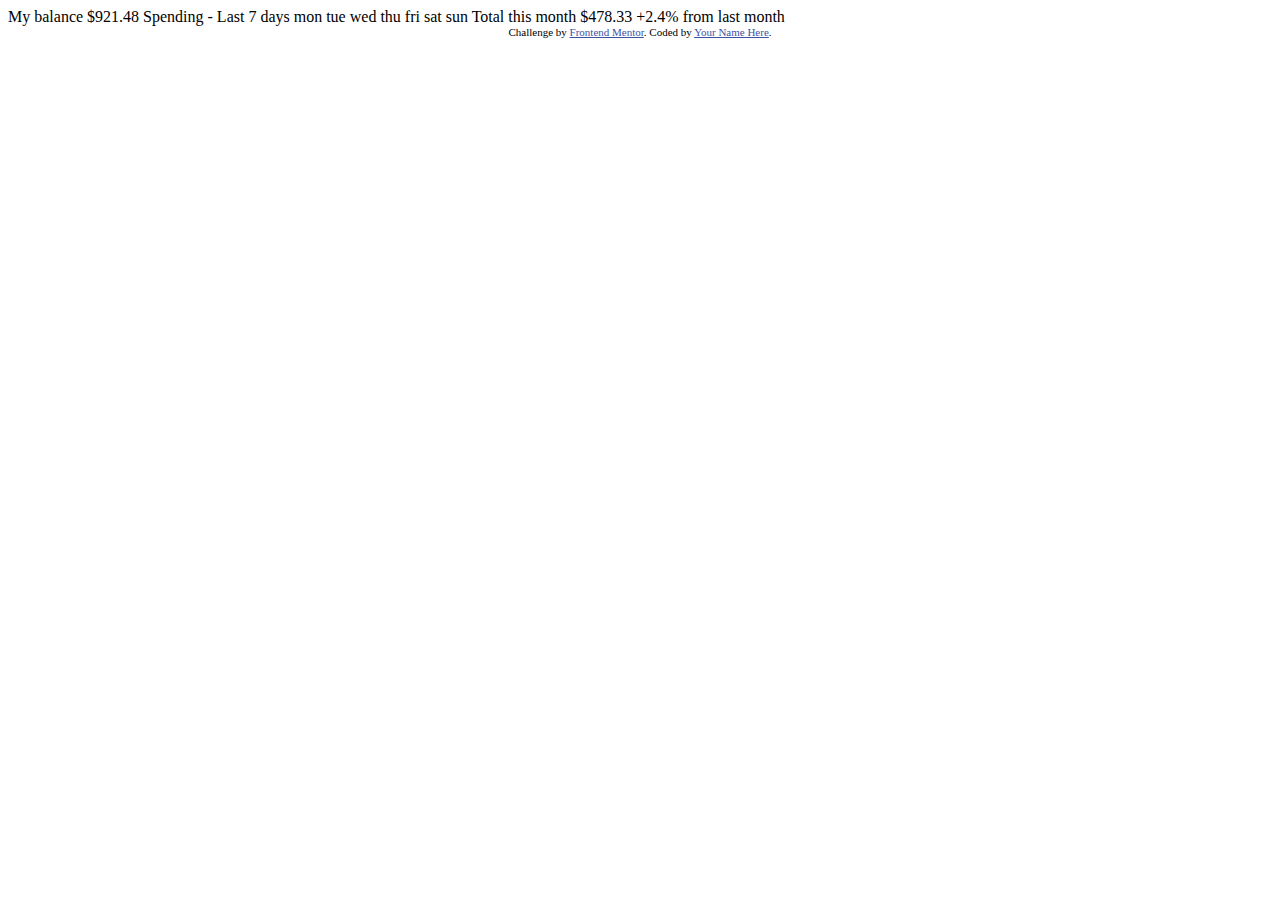
==== index.html @ 6fa1417a "first commit" ====
<!DOCTYPE html>
<html lang="en">
<head>
  <meta charset="UTF-8">
  <meta name="viewport" content="width=device-width, initial-scale=1.0"> <!-- displays site properly based on user's device -->

  <link rel="icon" type="image/png" sizes="32x32" href="./images/favicon-32x32.png">
  
  <title>Frontend Mentor | Expenses chart component</title>

  <!-- Feel free to remove these styles or customise in your own stylesheet 👍 -->
  <style>
    .attribution { font-size: 11px; text-align: center; }
    .attribution a { color: hsl(228, 45%, 44%); }
  </style>
</head>
<body>

  My balance
  $921.48

  Spending - Last 7 days

  mon
  tue
  wed
  thu
  fri
  sat
  sun

  Total this month
  $478.33

  +2.4%
  from last month
  
  <div class="attribution">
    Challenge by <a href="https://www.frontendmentor.io?ref=challenge" target="_blank">Frontend Mentor</a>. 
    Coded by <a href="#">Your Name Here</a>.
  </div>
</body>
</html>
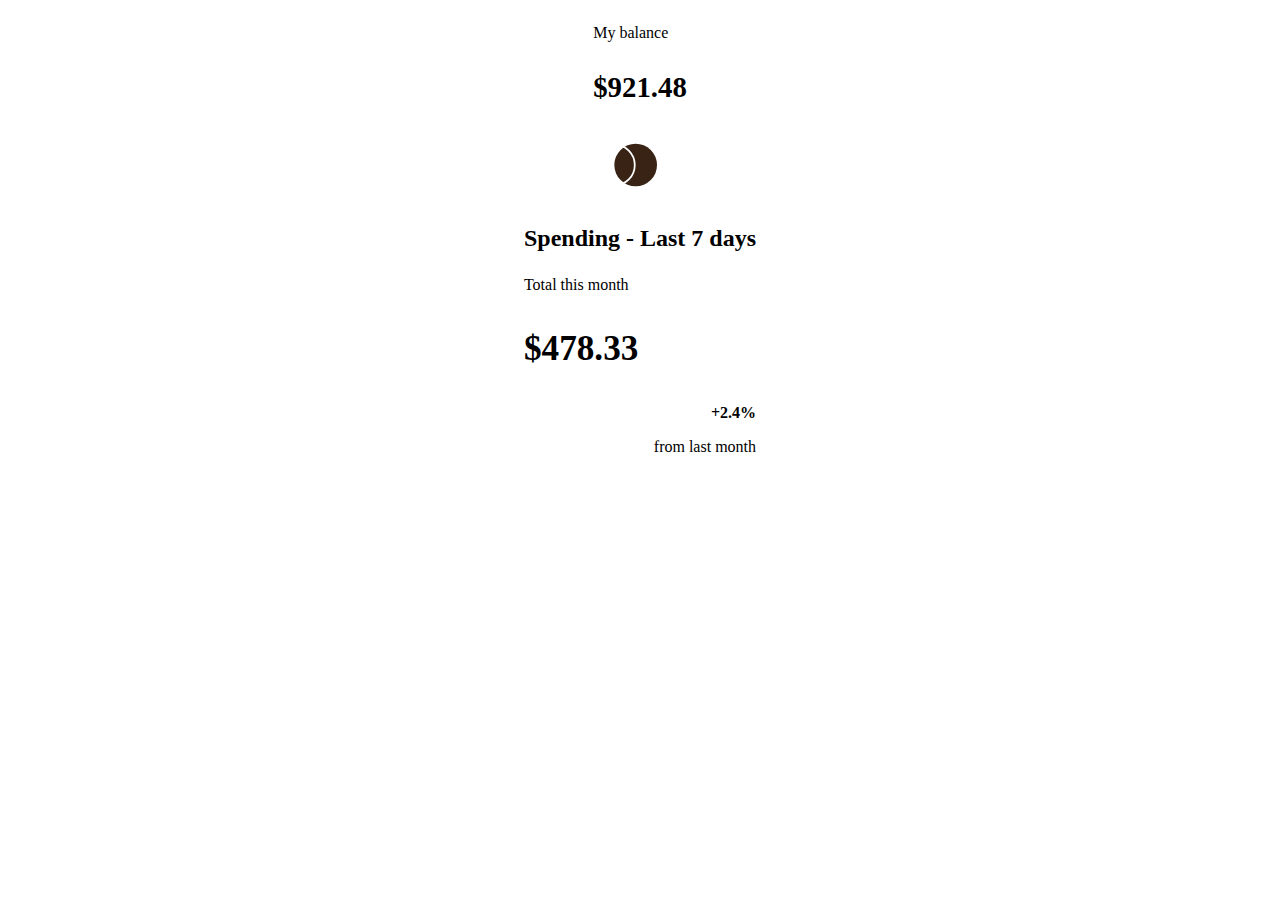
==== commit e8cfbd4c: "fix" ====
--- a/index.html
+++ b/index.html
@@ -1,43 +1,46 @@
 <!DOCTYPE html>
 <html lang="en">
 <head>
-  <meta charset="UTF-8">
-  <meta name="viewport" content="width=device-width, initial-scale=1.0"> <!-- displays site properly based on user's device -->
-
-  <link rel="icon" type="image/png" sizes="32x32" href="./images/favicon-32x32.png">
-  
-  <title>Frontend Mentor | Expenses chart component</title>
-
-  <!-- Feel free to remove these styles or customise in your own stylesheet 👍 -->
-  <style>
-    .attribution { font-size: 11px; text-align: center; }
-    .attribution a { color: hsl(228, 45%, 44%); }
-  </style>
+    <meta charset="UTF-8">
+    <meta http-equiv="X-UA-Compatible" content="IE=edge">
+    <meta name="viewport" content="width=device-width, initial-scale=1.0">
+    <script defer src="script.js" type="module"></script>
+    <link rel="stylesheet" href="style.css">
+    <link rel="preconnect" href="https://fonts.googleapis.com">
+    <link rel="preconnect" href="https://fonts.gstatic.com" crossorigin>
+    <link href="https://fonts.googleapis.com/css2?family=DM+Sans:wght@400;700&display=swap" rel="stylesheet">
+    <title>Document</title>
 </head>
 <body>
-
-  My balance
-  $921.48
-
-  Spending - Last 7 days
-
-  mon
-  tue
-  wed
-  thu
-  fri
-  sat
-  sun
-
-  Total this month
-  $478.33
-
-  +2.4%
-  from last month
-  
-  <div class="attribution">
-    Challenge by <a href="https://www.frontendmentor.io?ref=challenge" target="_blank">Frontend Mentor</a>. 
-    Coded by <a href="#">Your Name Here</a>.
-  </div>
+    <div style="display: flex; height: inherit; flex-direction: column; align-items: center; justify-content: center;">
+        <div class="balance__container">
+            <div class="balance__info">
+                <p>My balance</p>
+                <p style="font-weight: 700; font-size: 1.8rem">$921.48</p>
+            </div>
+            <div class="balance__logo">
+                <object data="./../images/logo.svg" width="64" height="64"> </object>
+    
+            </div>
+        </div>
+        <div class="chart__container">
+            <p style="font-weight: 700; font-size: 1.5rem">Spending - Last 7 days</p>
+            <div id="chart"></div>
+            <span style="background-color: #ccc; height: 1px; opacity: 0.3;"></span>
+            <div class="spending__container">
+                <p>Total this month</p>
+                <div class="spending__container-stat">
+                    <div class="spending-stat">
+                        <p style="font-weight: 700; font-size: 2.2rem">$478.33</p>
+                        <div style="text-align: end">
+                            <p style="font-weight: 700;">+2.4%</p>
+                            <p>from last month</p>
+                        </div>
+                    </div>
+                </div>
+    
+            </div>
+        </div>
+    </div>
 </body>
 </html>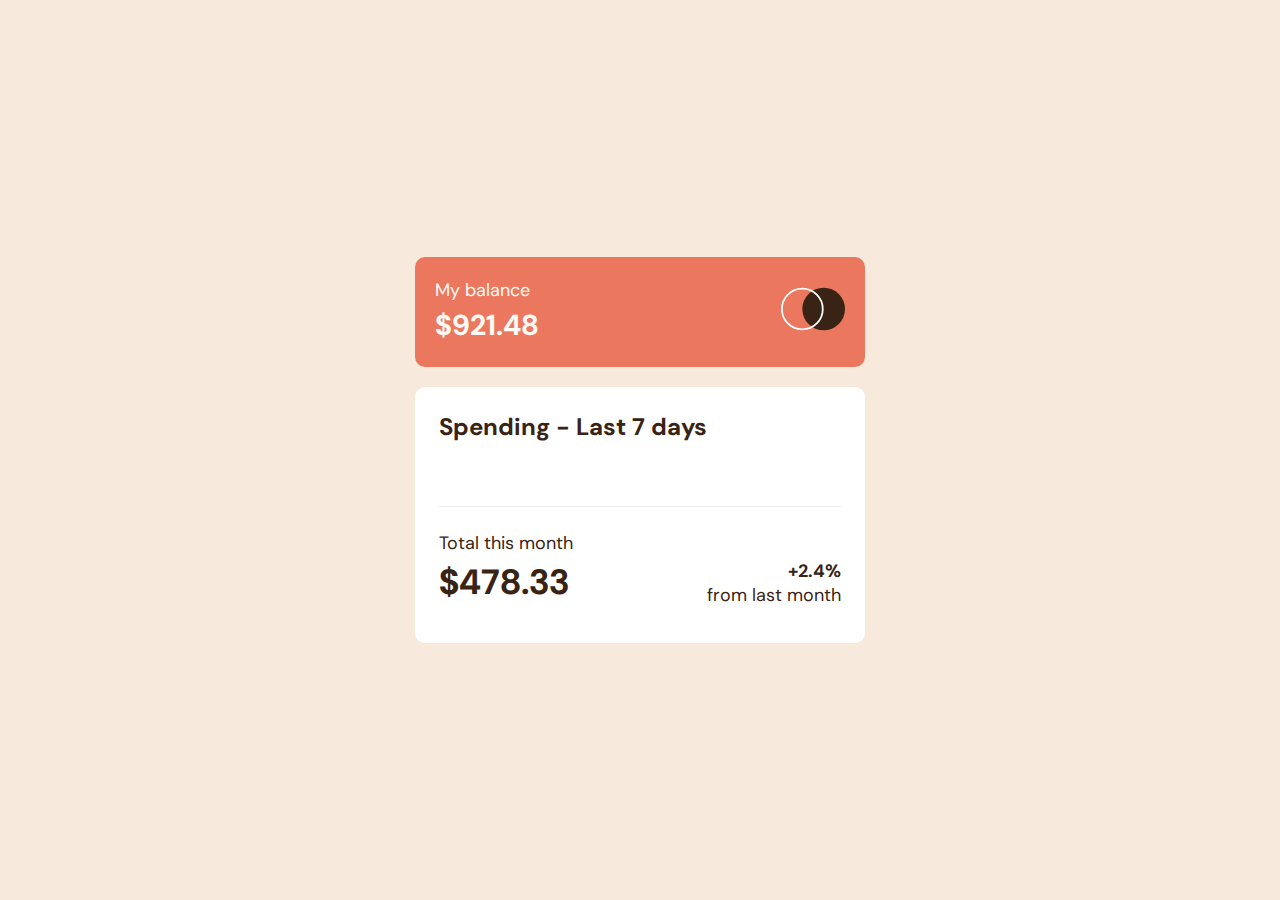
==== commit ea7973b6: "fix" ====
--- a/index.html
+++ b/index.html
@@ -5,7 +5,7 @@
     <meta http-equiv="X-UA-Compatible" content="IE=edge">
     <meta name="viewport" content="width=device-width, initial-scale=1.0">
     <script defer src="script.js" type="module"></script>
-    <link rel="stylesheet" href="style.css">
+    <link rel="stylesheet" type="text/css" href="style.css">
     <link rel="preconnect" href="https://fonts.googleapis.com">
     <link rel="preconnect" href="https://fonts.gstatic.com" crossorigin>
     <link href="https://fonts.googleapis.com/css2?family=DM+Sans:wght@400;700&display=swap" rel="stylesheet">
--- a/style.css
+++ b/style.css
@@ -0,0 +1,109 @@
+
+* {
+    margin: 0;
+    padding: 0;
+    box-sizing: border-box;
+}
+
+:root {
+    --soft-red: hsl(10, 79%, 65%);
+    --cyan: hsl(186, 34%, 60%);
+    --dark-brown: hsl(25, 47%, 15%);
+    --medium-brown: hsl(28, 10%, 53%);
+    --cream: hsl(27,66%, 92%);
+    --pale-orange: hsl(33,100%, 98%);
+  }
+
+body {
+    font-family: 'DM Sans', sans-serif;
+    font-size: 18px;
+    background-color: var(--cream);
+    height: 100vh;
+    max-width: 500px;
+    margin: 0 auto;
+}
+
+.balance__container, .chart__container {
+  width: 90%;
+  border-radius: 10px;
+}
+
+.balance__container {
+  display: flex;
+  flex-direction: row;
+  align-items: center;
+  justify-content: space-between;
+  background-color: var(--soft-red);
+  padding: 20px;
+  color: var(--pale-orange);
+}
+
+.balance__info {
+  line-height: 1.5;
+}
+.chart__container {
+  margin-top: 20px;
+  display: flex;
+  flex-direction: column;
+  justify-content: space-between;
+  background-color: #fff;
+  padding: 24px;
+  color: var(--dark-brown);
+}
+
+.spending__container {
+  margin-top: 24px;
+  margin-bottom: 12px;
+} 
+
+.spending-stat {
+  margin-top: 4px;
+  display: flex;
+  justify-content: space-between;
+}
+
+#chart {
+  display: flex;
+  flex-direction: row;
+  justify-content: space-between;
+  margin: 32px 0;
+}
+
+.bar {
+  border-radius: 4px;
+  width: 1.8rem;
+}
+
+.bar:hover {
+  cursor: pointer;
+  opacity: 0.5;
+}
+
+.bar__container {
+  display: flex;
+  flex-direction: column;
+  align-items: center;
+  justify-content: center;
+  text-align: center;
+  align-self: flex-end;
+  min-width: 0;
+}
+
+.price__tag {
+  visibility: hidden;
+  background-color: #000;
+  font-size: 12px;
+  color: var(--pale-orange);
+  padding: 6px 6px;
+  border-radius: 4px;
+  margin-bottom: 4px;
+  text-align: center;
+}
+
+@media screen and (min-width: 568px) {
+  .bar {
+    width: 2.5rem;
+  }
+}
+  
+}
